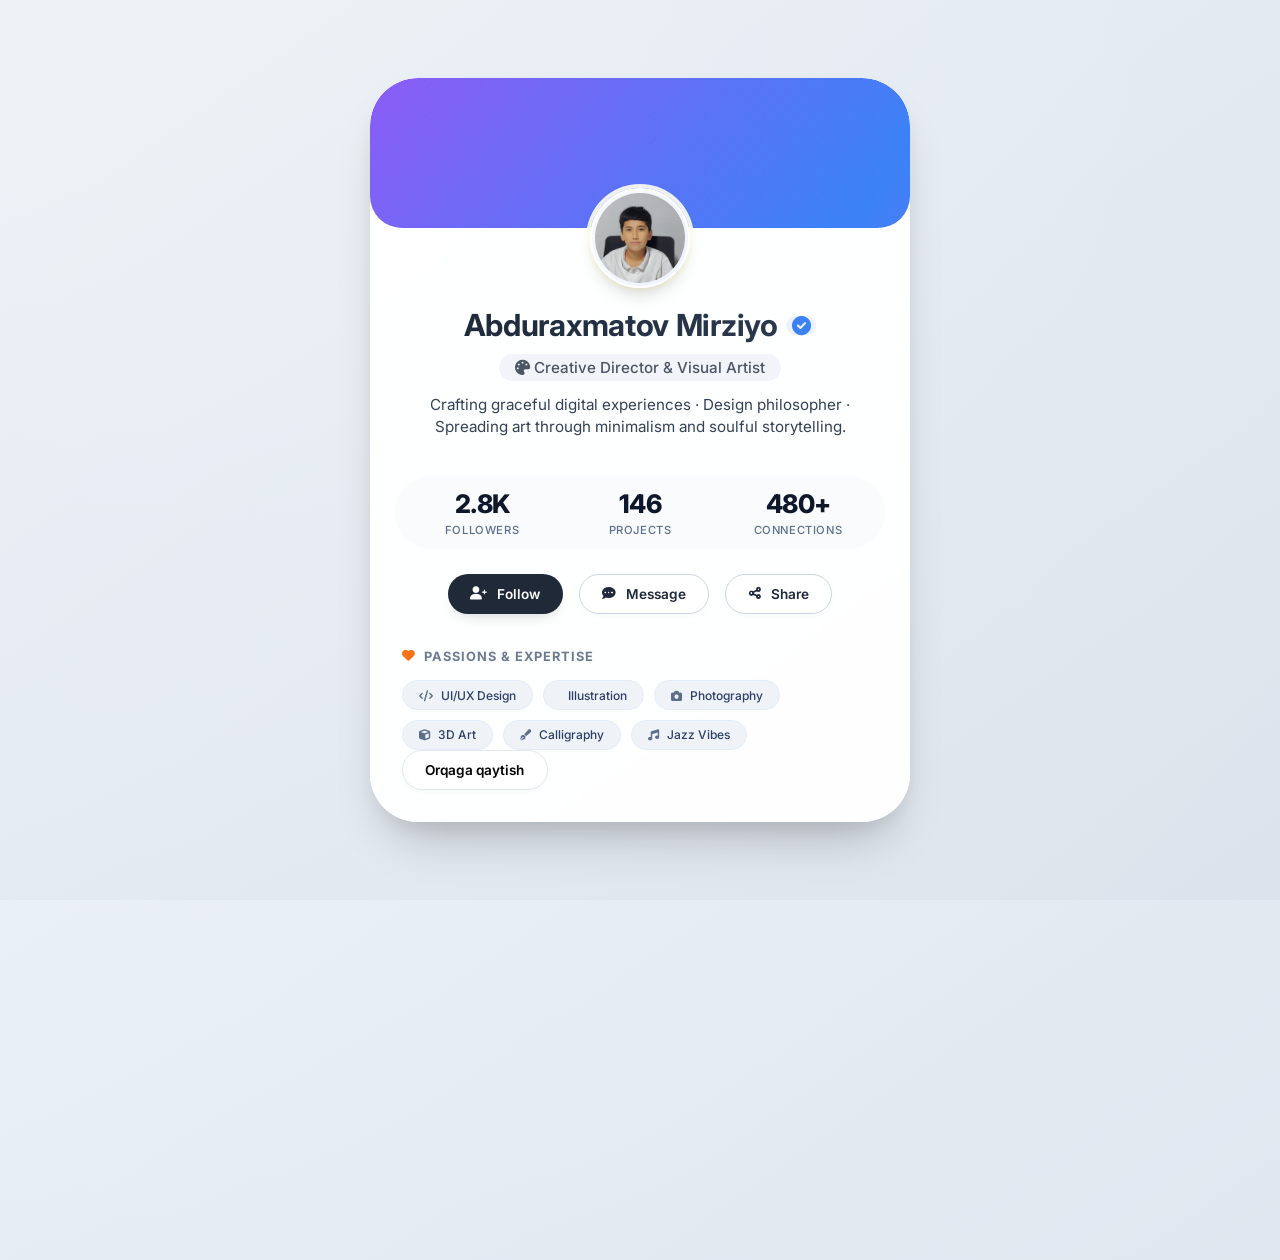
==== Profile.html @ 57b414c4 "update" ====
<!DOCTYPE html>
<html lang="en">

<head>
    <meta charset="UTF-8">
    <meta name="viewport" content="width=device-width, initial-scale=1.0, user-scalable=yes">
    <title>Graceful User Profile | Manshu Rasim</title>
    <link
        href="https://fonts.googleapis.com/css2?family=Inter:opsz,wght@14..32,300;14..32,400;14..32,500;14..32,600;14..32,700&display=swap"
        rel="stylesheet">
    <link rel="stylesheet" href="https://cdnjs.cloudflare.com/ajax/libs/font-awesome/6.0.0-beta3/css/all.min.css">
    <link rel="stylesheet" href="Profile.css">
</head>

<body>
    <div class="profile-card">
        <div class="profile-cover"></div>

        <div class="avatar-wrapper">
            <div class="avatar">
                <img src="./photo_2026-05-24_13-07-55.jpg" alt="">
            </div>
        </div>

        <div class="user-info">
            <div class="user-name">
                Abduraxmatov Mirziyo
                <span class="verified-badge"><i class="fas fa-check-circle"></i></span>
            </div>
            <div class="user-title">
                <i class="fas fa-palette"></i> Creative Director & Visual Artist
            </div>
            <div class="user-bio">
                Crafting graceful digital experiences · Design philosopher · Spreading art through minimalism and
                soulful storytelling.
            </div>
        </div>

        <div class="stats-container">
            <div class="stat-item">
                <div class="stat-number">2.8K</div>
                <div class="stat-label">FOLLOWERS</div>
            </div>
            <div class="stat-item">
                <div class="stat-number">146</div>
                <div class="stat-label">PROJECTS</div>
            </div>
            <div class="stat-item">
                <div class="stat-number">480+</div>
                <div class="stat-label">CONNECTIONS</div>
            </div>
        </div>

        <div class="action-buttons">
            <button class="btn btn-primary" id="followBtn">
                <i class="fas fa-user-plus"></i> <span id="followText">Follow</span>
            </button>
            <button class="btn btn-outline" id="messageBtn">
                <i class="fas fa-comment-dots"></i> Message
            </button>
            <button class="btn btn-outline" id="shareBtn">
                <i class="fas fa-share-alt"></i> Share
            </button>
        </div>

        <div class="interests-section">
            <div class="section-title">
                <i class="fas fa-heart" style="color:#f97316;"></i> PASSIONS & EXPERTISE
            </div>
            <div class="tags">
                <span class="tag"><i class="fas fa-code"></i> UI/UX Design</span>
                <span class="tag"><i class="fas fa-drawing"></i> Illustration</span>
                <span class="tag"><i class="fas fa-camera"></i> Photography</span>
                <span class="tag"><i class="fas fa-cube"></i> 3D Art</span>
                <span class="tag"><i class="fas fa-pen-fancy"></i> Calligraphy</span>
                <span class="tag"><i class="fas fa-music"></i> Jazz Vibes</span>
            </div>
            <a href="./index.html"><button class="btn btn-link" id="viewMoreBtn">Orqaga qaytish</button></a>
        </div>



</body>

</html>
---- Profile.css ----
* {
    margin: 0;
    padding: 0;
    box-sizing: border-box;
}

body {
    background: linear-gradient(145deg, #e9eff7 0%, #dce3ec 100%);
    font-family: 'Inter', sans-serif;
    height: 100vh;
    display: flex;
    align-items: center;
    justify-content: center;
    padding: 1.5rem;
    position: relative;
}

body::before {
    content: '';
    position: absolute;
    width: 180%;
    height: 180%;
    top: -40%;
    left: -40%;
    background: radial-gradient(circle at 30% 20%, rgba(255, 255, 245, 0.2) 0%, rgba(210, 225, 245, 0) 70%);
    pointer-events: none;
    z-index: 0;
}

.profile-card {
    max-width: 540px;
    background: rgba(255, 255, 255, 0.96);
    backdrop-filter: blur(2px);
    border-radius: 48px;
    box-shadow: 0 30px 50px -20px rgba(0, 0, 0, 0.25), 0 0 0 1px rgba(255, 255, 255, 0.6) inset, 0 8px 20px rgba(0, 0, 0, 0.05);
    overflow: hidden;
    transition: transform 0.25s ease, box-shadow 0.3s ease;
    position: relative;
    z-index: 2;
}

.profile-card:hover {
    transform: translateY(-6px);
    box-shadow: 0 40px 60px -20px rgba(0, 0, 0, 0.3), 0 0 0 1px rgba(255, 255, 255, 0.8) inset;
}

/* cover section with artistic gradient + subtle pattern */
.profile-cover {
    height: 150px;
    background: linear-gradient(130deg, #8b5cf6, #3b82f6, #a855f7);
    background-size: 180% 180%;
    position: relative;
    border-radius: 48px 48px 32px 32px;
    overflow: hidden;
}

.profile-cover::after {
    content: '';
    position: absolute;
    top: 0;
    left: 0;
    width: 100%;
    height: 100%;
    background-image: radial-gradient(circle at 20% 35%, rgba(255, 255, 245, 0.2) 2%, transparent 2.5%);
    background-size: 28px 28px;
    opacity: 0.3;
    pointer-events: none;
}

/* avatar wrapper with floating effect */
.avatar-wrapper {
    display: flex;
    justify-content: center;
    margin-top: -40px;
    /* Уменьшение отступа сверху */
    position: relative;
    z-index: 5;
}

.avatar {
    width: 100px;
    /* Уменьшение размера аватара */
    height: 100px;
    background: linear-gradient(135deg, #f8fafc, #eef2ff);
    border-radius: 50%;
    display: flex;
    align-items: center;
    justify-content: center;
    box-shadow: 0 12px 20px -8px rgba(0, 0, 0, 0.2), 0 0 0 4px rgba(255, 255, 240, 0.9);
    /* Уменьшение тени */
    transition: all 0.2s;
    border: 2px solid white;
}

.avatar img {
    width: 90px;
    /* Уменьшение размера изображения аватара */
    height: 90px;
    border-radius: 50%;
    object-fit: cover;
    background: white;
    transition: transform 0.3s ease;
}

.avatar:hover img {
    transform: scale(1.02);
}

/* fallback if image missing - but we use unsplash nice portrait */
/* user name + bio section */
.user-info {
    text-align: center;
    padding: 1.2rem 2rem 0.8rem;
}

.user-name {
    font-size: 1.9rem;
    font-weight: 700;
    letter-spacing: -0.3px;
    background: linear-gradient(120deg, #1e293b, #2d3a4f);
    background-clip: text;
    -webkit-background-clip: text;
    color: transparent;
    margin-bottom: 0.3rem;
    display: inline-flex;
    align-items: center;
    gap: 0.5rem;
}

.verified-badge {
    font-size: 1.2rem;
    color: #3b82f6;
    background: #eef2ff;
    border-radius: 40px;
    padding: 0 6px;
    display: inline-flex;
    align-items: center;
    justify-content: center;
}

.user-title {
    font-size: 0.95rem;
    font-weight: 500;
    color: #4b5563;
    background: #f1f5f9;
    display: inline-block;
    padding: 0.25rem 1rem;
    border-radius: 40px;
    margin-top: 6px;
    backdrop-filter: blur(2px);
}

.user-bio {
    color: #334155;
    font-weight: 400;
    font-size: 0.95rem;
    margin-top: 0.8rem;
    line-height: 1.45;
    padding: 0 0.2rem;
}

/* stats section with elegant dividers */
.stats-container {
    display: flex;
    justify-content: space-around;
    align-items: center;
    margin: 1.5rem 1.5rem 1rem;
    padding: 0.75rem 0.5rem;
    background: rgba(248, 250, 252, 0.7);
    border-radius: 64px;
    backdrop-filter: blur(4px);
    border: 1px solid rgba(255, 255, 255, 0.7);
}
.stat-item {
    text-align: center;
    flex: 1;
    transition: all 0.2s;
}

.stat-number {
    font-weight: 800;
    font-size: 1.6rem;
    color: #0f172a;
    letter-spacing: -0.5px;
}

.stat-label {
    font-size: 0.7rem;
    font-weight: 500;
    text-transform: uppercase;
    letter-spacing: 0.6px;
    color: #5b6e8c;
    margin-top: 4px;
}

/* action buttons row - modern & glassmorphism touch */
.action-buttons {
    display: flex;
    gap: 1rem;
    padding: 0.5rem 2rem 1.4rem;
    justify-content: center;
}

.btn {
    font-family: 'Inter', sans-serif;
    font-weight: 600;
    font-size: 0.85rem;
    padding: 0.7rem 1.4rem;
    border-radius: 50px;
    border: none;
    cursor: pointer;
    background: white;
    transition: all 0.2s ease;
    display: inline-flex;
    align-items: center;
    gap: 10px;
    box-shadow: 0 2px 6px rgba(0, 0, 0, 0.03);
    border: 1px solid #e2e8f0;
}

.btn-primary {
    background: #1f2937;
    color: white;
    border: none;
    box-shadow: 0 8px 16px -8px rgba(0, 0, 0, 0.2);
}

.btn-primary:hover {
    background: #111827;
    transform: scale(0.97);
    box-shadow: 0 4px 12px rgba(0, 0, 0, 0.1);
}

.btn-outline {
    background: rgba(255, 255, 255, 0.8);
    backdrop-filter: blur(2px);
    border: 1px solid #cbd5e1;
    color: #1e293b;
}

.btn-outline:hover {
    background: #f8fafc;
    border-color: #8b5cf6;
    transform: translateY(-2px);
}

/* interests / tags section */
.interests-section {
    padding: 0.8rem 2rem 2rem;
}

.section-title {
    font-size: 0.8rem;
    text-transform: uppercase;
    font-weight: 700;
    letter-spacing: 1px;
    color: #6c7a91;
    margin-bottom: 1rem;
    display: flex;
    align-items: center;
    gap: 8px;
}

.tags {
    display: flex;
    flex-wrap: wrap;
    gap: 10px;
}

.tag {
    background: #eff3f8;
    padding: 0.4rem 1rem;
    border-radius: 40px;
    font-size: 0.75rem;
    font-weight: 500;
    color: #2c3e66;
    transition: all 0.2s;
    border: 1px solid #e2edf7;
}

.tag i {
    margin-right: 5px;
    font-size: 0.7rem;
    color: #5b6e8c;
}

.tag:hover {
    background: #e6edf6;
    border-color: #a5b4fc;
    transform: translateY(-1px);
}

/* subtle footer / location */
.profile-footer {
    border-top: 1px solid #eef2f9;
    padding: 1rem 2rem 1.6rem;
    display: flex;
    justify-content: space-between;
    align-items: center;
    font-size: 0.75rem;
    color: #5c6f8d;
    background: #fefefe;
}

.location {
    display: flex;
    align-items: center;
    gap: 6px;
}

.social-links {
    display: flex;
    gap: 14px;
}

.social-links a {
    color: #7e8ba3;
    transition: 0.2s;
    font-size: 1rem;
}

.social-links a:hover {
    color: #3b82f6;
    transform: translateY(-2px);
}

.grace-toast {
    font-weight: 500;
    letter-spacing: -0.2px;
    backdrop-filter: blur(12px);
    border: 1px solid rgba(255, 255, 240, 0.3);
    pointer-events: none;
    z-index: 10000;
}

.avatar img {
    background: #f4f6fe;
    object-fit: cover;
}

button {
    cursor: pointer;
}

.btn-primary:active {
    transform: scale(0.96);
}

.stat-item {
    cursor: default;
    transition: all 0.2s;
}

.stat-item:hover .stat-number {
    color: #6d28d9;
    transition: color 0.2s;
}

/* responsive adjustments */
@media (max-width: 500px) {
    .profile-card {
        max-width: 95%;
    }

    .user-name {
        font-size: 1.6rem;
    }

    .action-buttons {
        gap: 0.8rem;
        flex-wrap: wrap;
    }

    .btn {
        padding: 0.5rem 1.2rem;
        font-size: 0.8rem;
    }

    .stats-container {
        margin: 1rem 1rem;
    }

    .interests-section {
        padding: 0.5rem 1.5rem 1.5rem;
    }
}
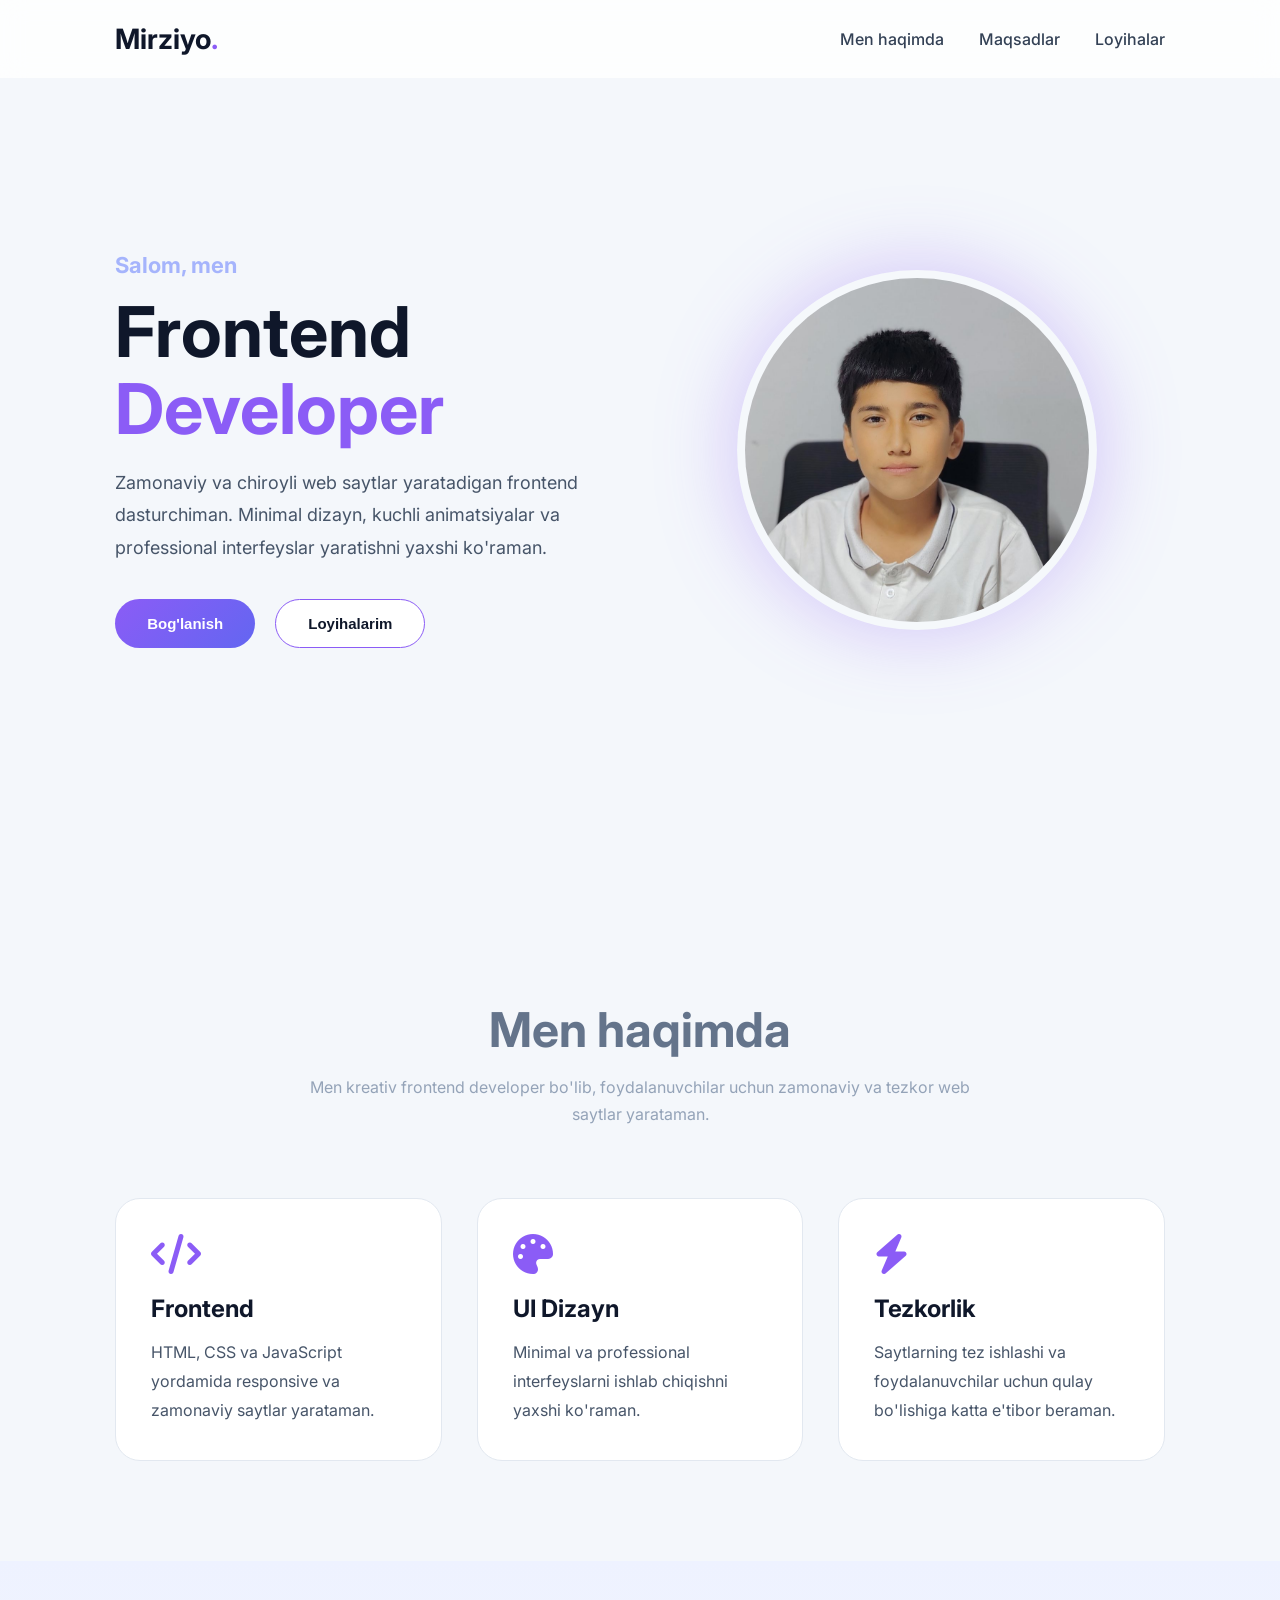
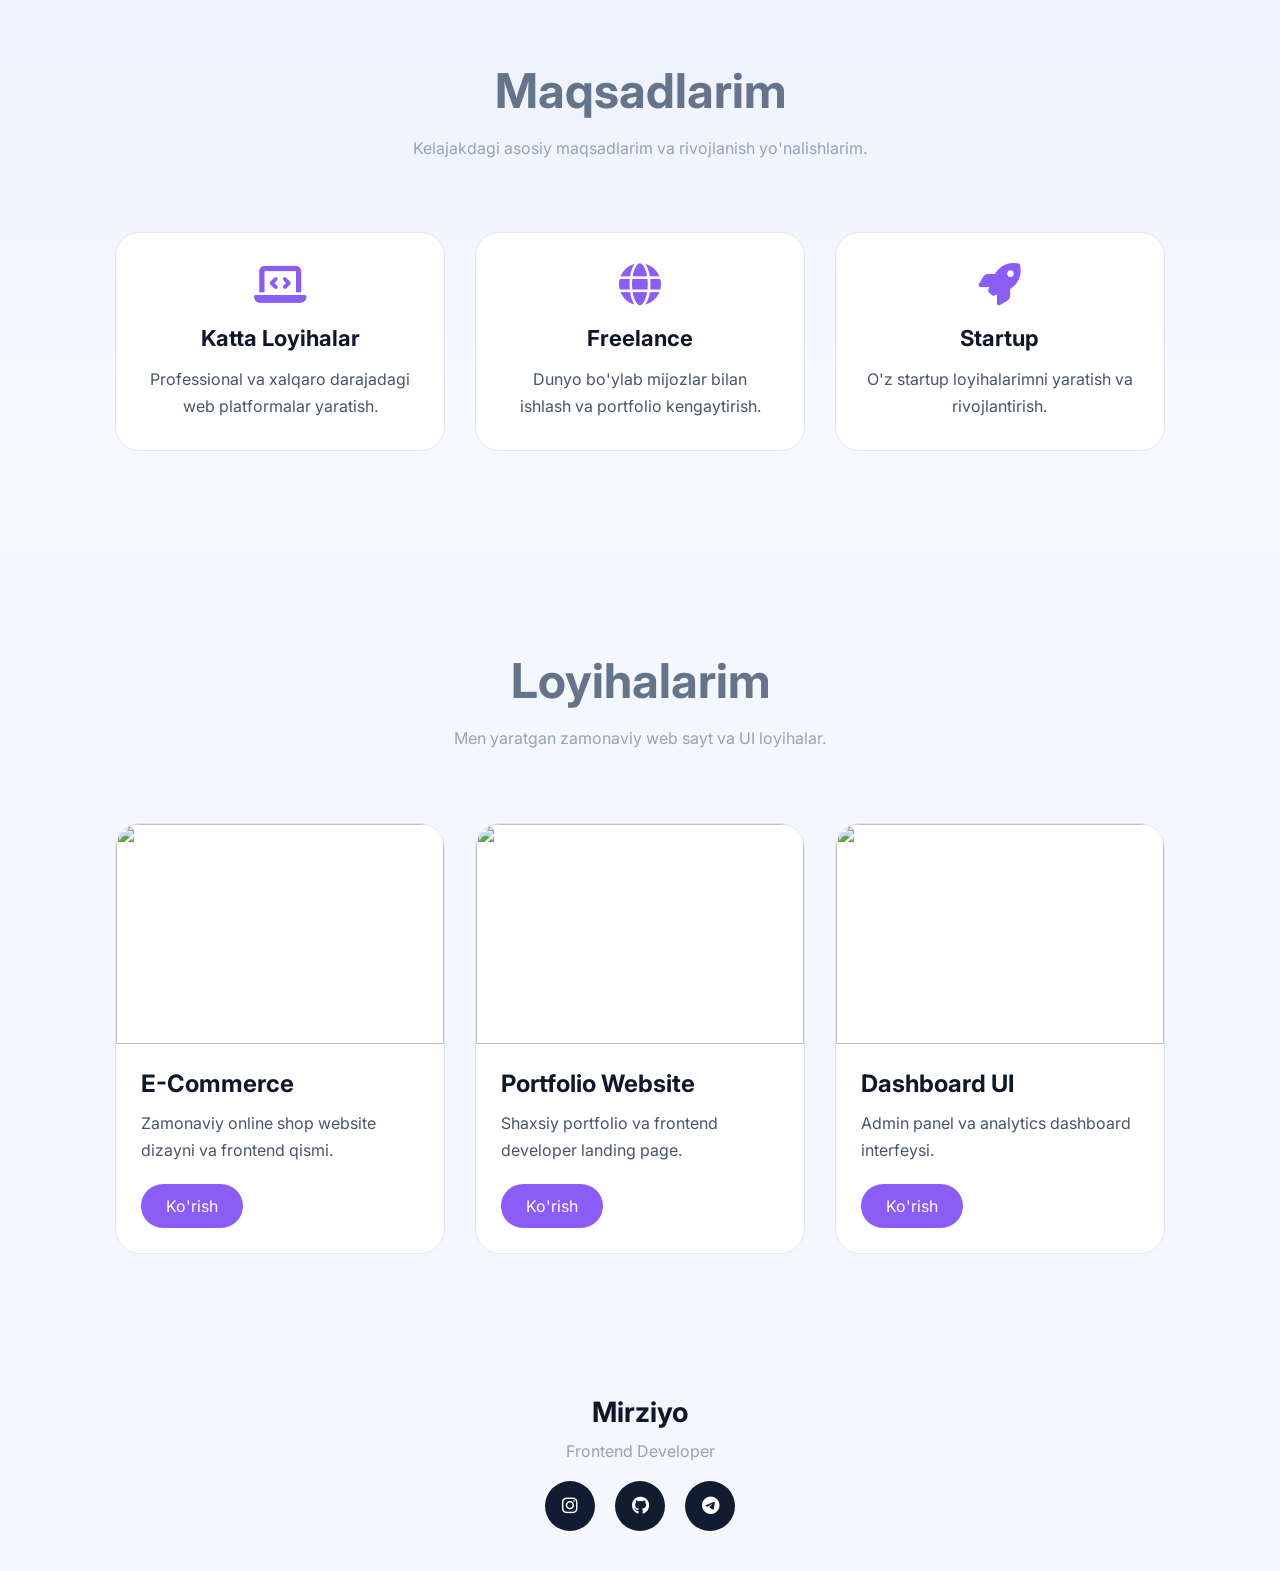
==== commit b000b4a6: "updat" ====
--- a/Profile.html
+++ b/Profile.html
@@ -1,84 +1,256 @@
 <!DOCTYPE html>
-<html lang="en">
+<html lang="uz">
 
 <head>
     <meta charset="UTF-8">
-    <meta name="viewport" content="width=device-width, initial-scale=1.0, user-scalable=yes">
-    <title>Graceful User Profile | Manshu Rasim</title>
-    <link
-        href="https://fonts.googleapis.com/css2?family=Inter:opsz,wght@14..32,300;14..32,400;14..32,500;14..32,600;14..32,700&display=swap"
+    <meta name="viewport" content="width=device-width, initial-scale=1.0">
+    <title>Mirziyo | Frontend Developer</title>
+<link rel="stylesheet" href="Profile.css">
+    <link href="https://fonts.googleapis.com/css2?family=Inter:wght@300;400;500;600;700&display=swap"
         rel="stylesheet">
-    <link rel="stylesheet" href="https://cdnjs.cloudflare.com/ajax/libs/font-awesome/6.0.0-beta3/css/all.min.css">
-    <link rel="stylesheet" href="Profile.css">
+
+    <link rel="stylesheet"
+        href="https://cdnjs.cloudflare.com/ajax/libs/font-awesome/6.5.2/css/all.min.css">
+
+   
 </head>
 
 <body>
-    <div class="profile-card">
-        <div class="profile-cover"></div>
-
-        <div class="avatar-wrapper">
-            <div class="avatar">
-                <img src="./photo_2026-05-24_13-07-55.jpg" alt="">
-            </div>
-        </div>
-
-        <div class="user-info">
-            <div class="user-name">
-                Abduraxmatov Mirziyo
-                <span class="verified-badge"><i class="fas fa-check-circle"></i></span>
-            </div>
-            <div class="user-title">
-                <i class="fas fa-palette"></i> Creative Director & Visual Artist
-            </div>
-            <div class="user-bio">
-                Crafting graceful digital experiences · Design philosopher · Spreading art through minimalism and
-                soulful storytelling.
-            </div>
-        </div>
-
-        <div class="stats-container">
-            <div class="stat-item">
-                <div class="stat-number">2.8K</div>
-                <div class="stat-label">FOLLOWERS</div>
-            </div>
-            <div class="stat-item">
-                <div class="stat-number">146</div>
-                <div class="stat-label">PROJECTS</div>
-            </div>
-            <div class="stat-item">
-                <div class="stat-number">480+</div>
-                <div class="stat-label">CONNECTIONS</div>
-            </div>
-        </div>
-
-        <div class="action-buttons">
-            <button class="btn btn-primary" id="followBtn">
-                <i class="fas fa-user-plus"></i> <span id="followText">Follow</span>
-            </button>
-            <button class="btn btn-outline" id="messageBtn">
-                <i class="fas fa-comment-dots"></i> Message
-            </button>
-            <button class="btn btn-outline" id="shareBtn">
-                <i class="fas fa-share-alt"></i> Share
-            </button>
-        </div>
-
-        <div class="interests-section">
-            <div class="section-title">
-                <i class="fas fa-heart" style="color:#f97316;"></i> PASSIONS & EXPERTISE
-            </div>
-            <div class="tags">
-                <span class="tag"><i class="fas fa-code"></i> UI/UX Design</span>
-                <span class="tag"><i class="fas fa-drawing"></i> Illustration</span>
-                <span class="tag"><i class="fas fa-camera"></i> Photography</span>
-                <span class="tag"><i class="fas fa-cube"></i> 3D Art</span>
-                <span class="tag"><i class="fas fa-pen-fancy"></i> Calligraphy</span>
-                <span class="tag"><i class="fas fa-music"></i> Jazz Vibes</span>
-            </div>
-            <a href="./index.html"><button class="btn btn-link" id="viewMoreBtn">Orqaga qaytish</button></a>
-        </div>
-
-
+
+    <!-- NAVBAR -->
+
+    <nav>
+        <div class="logo">Mirziyo<span>.</span></div>
+
+        <div class="nav-links">
+            <a href="#about">Men haqimda</a>
+            <a href="#goals">Maqsadlar</a>
+            <a href="#projects">Loyihalar</a>
+        </div>
+    </nav>
+
+    <!-- HERO -->
+
+    <section class="hero">
+
+        <div class="hero-text">
+            <h3>Salom, men</h3>
+
+            <h1>Frontend <span>Developer</span></h1>
+
+            <p>
+                Zamonaviy va chiroyli web saytlar yaratadigan frontend dasturchiman.
+                Minimal dizayn, kuchli animatsiyalar va professional interfeyslar
+                yaratishni yaxshi ko'raman.
+            </p>
+
+            <div class="hero-buttons">
+                <button class="btn btn-primary">
+                    Bog'lanish
+                </button>
+
+                <button class="btn btn-outline">
+                    Loyihalarim
+                </button>
+            </div>
+        </div>
+
+        <div class="hero-image">
+            <img src="./photo_2026-05-24_13-07-55.jpg" alt="">
+        </div>
+
+    </section>
+
+    <!-- ABOUT -->
+
+    <section id="about">
+
+        <div class="section-title">
+            <h2>Men haqimda</h2>
+
+            <p>
+                Men kreativ frontend developer bo'lib,
+                foydalanuvchilar uchun zamonaviy va tezkor web saytlar yarataman.
+            </p>
+        </div>
+
+        <div class="about-container">
+
+            <div class="about-card">
+                <i class="fas fa-code"></i>
+                <h3>Frontend</h3>
+                <p>
+                    HTML, CSS va JavaScript yordamida responsive va zamonaviy
+                    saytlar yarataman.
+                </p>
+            </div>
+
+            <div class="about-card">
+                <i class="fas fa-palette"></i>
+                <h3>UI Dizayn</h3>
+                <p>
+                    Minimal va professional interfeyslarni ishlab chiqishni
+                    yaxshi ko'raman.
+                </p>
+            </div>
+
+            <div class="about-card">
+                <i class="fas fa-bolt"></i>
+                <h3>Tezkorlik</h3>
+                <p>
+                    Saytlarning tez ishlashi va foydalanuvchilar uchun qulay
+                    bo'lishiga katta e'tibor beraman.
+                </p>
+            </div>
+
+        </div>
+
+    </section>
+
+    <!-- GOALS -->
+
+    <section class="goals" id="goals">
+
+        <div class="section-title">
+            <h2>Maqsadlarim</h2>
+
+            <p>
+                Kelajakdagi asosiy maqsadlarim va rivojlanish yo'nalishlarim.
+            </p>
+        </div>
+
+        <div class="goal-boxes">
+
+            <div class="goal">
+                <i class="fas fa-laptop-code"></i>
+                <h3>Katta Loyihalar</h3>
+                <p>
+                    Professional va xalqaro darajadagi web platformalar yaratish.
+                </p>
+            </div>
+
+            <div class="goal">
+                <i class="fas fa-globe"></i>
+                <h3>Freelance</h3>
+                <p>
+                    Dunyo bo'ylab mijozlar bilan ishlash va portfolio kengaytirish.
+                </p>
+            </div>
+
+            <div class="goal">
+                <i class="fas fa-rocket"></i>
+                <h3>Startup</h3>
+                <p>
+                    O'z startup loyihalarimni yaratish va rivojlantirish.
+                </p>
+            </div>
+
+        </div>
+
+    </section>
+
+    <!-- PROJECTS -->
+
+    <section id="projects">
+
+        <div class="section-title">
+            <h2>Loyihalarim</h2>
+
+            <p>
+                Men yaratgan zamonaviy web sayt va UI loyihalar.
+            </p>
+        </div>
+
+        <div class="projects-container">
+
+            <div class="project-card">
+
+                <div class="project-image">
+                    <img src="https://images.unsplash.com/photo-1460925895917-afdab827c52f?q=80&w=1200&auto=format&fit=crop"
+                        alt="">
+                </div>
+
+                <div class="project-content">
+                    <h3>E-Commerce</h3>
+
+                    <p>
+                        Zamonaviy online shop website dizayni va frontend qismi.
+                    </p>
+
+                    <a href="./index.html" class="project-btn">Ko'rish</a>
+                </div>
+
+            </div>
+
+            <div class="project-card">
+
+                <div class="project-image">
+                    <img src="https://images.unsplash.com/photo-1498050108023-c5249f4df085?q=80&w=1200&auto=format&fit=crop"
+                        alt="">
+                </div>
+
+                <div class="project-content">
+                    <h3>Portfolio Website</h3>
+
+                    <p>
+                        Shaxsiy portfolio va frontend developer landing page.
+                    </p>
+
+                    <a href="#" class="project-btn">Ko'rish</a>
+                </div>
+
+            </div>
+
+            <div class="project-card">
+
+                <div class="project-image">
+                    <img src="https://images.unsplash.com/photo-1555066931-4365d14bab8c?q=80&w=1200&auto=format&fit=crop"
+                        alt="">
+                </div>
+
+                <div class="project-content">
+                    <h3>Dashboard UI</h3>
+
+                    <p>
+                        Admin panel va analytics dashboard interfeysi.
+                    </p>
+
+                    <a href="#" class="project-btn">Ko'rish</a>
+                </div>
+
+            </div>
+
+        </div>
+
+    </section>
+
+    <!-- FOOTER -->
+
+    <footer>
+
+        <h3>Mirziyo</h3>
+
+        <p>
+            Frontend Developer
+        </p>
+
+        <div class="socials">
+
+            <a href="#">
+                <i class="fab fa-instagram"></i>
+            </a>
+
+            <a href="#">
+                <i class="fab fa-github"></i>
+            </a>
+
+            <a href="#">
+                <i class="fab fa-telegram"></i>
+            </a>
+
+        </div>
+
+    </footer>
 
 </body>
 
--- a/Profile.css
+++ b/Profile.css
@@ -1,386 +1,404 @@
-* {
-    margin: 0;
-    padding: 0;
-    box-sizing: border-box;
-}
-
-body {
-    background: linear-gradient(145deg, #e9eff7 0%, #dce3ec 100%);
-    font-family: 'Inter', sans-serif;
-    height: 100vh;
-    display: flex;
-    align-items: center;
-    justify-content: center;
-    padding: 1.5rem;
-    position: relative;
-}
-
-body::before {
-    content: '';
-    position: absolute;
-    width: 180%;
-    height: 180%;
-    top: -40%;
-    left: -40%;
-    background: radial-gradient(circle at 30% 20%, rgba(255, 255, 245, 0.2) 0%, rgba(210, 225, 245, 0) 70%);
-    pointer-events: none;
-    z-index: 0;
-}
-
-.profile-card {
-    max-width: 540px;
-    background: rgba(255, 255, 255, 0.96);
-    backdrop-filter: blur(2px);
-    border-radius: 48px;
-    box-shadow: 0 30px 50px -20px rgba(0, 0, 0, 0.25), 0 0 0 1px rgba(255, 255, 255, 0.6) inset, 0 8px 20px rgba(0, 0, 0, 0.05);
-    overflow: hidden;
-    transition: transform 0.25s ease, box-shadow 0.3s ease;
-    position: relative;
-    z-index: 2;
-}
-
-.profile-card:hover {
-    transform: translateY(-6px);
-    box-shadow: 0 40px 60px -20px rgba(0, 0, 0, 0.3), 0 0 0 1px rgba(255, 255, 255, 0.8) inset;
-}
-
-/* cover section with artistic gradient + subtle pattern */
-.profile-cover {
-    height: 150px;
-    background: linear-gradient(130deg, #8b5cf6, #3b82f6, #a855f7);
-    background-size: 180% 180%;
-    position: relative;
-    border-radius: 48px 48px 32px 32px;
-    overflow: hidden;
-}
-
-.profile-cover::after {
-    content: '';
-    position: absolute;
-    top: 0;
-    left: 0;
-    width: 100%;
-    height: 100%;
-    background-image: radial-gradient(circle at 20% 35%, rgba(255, 255, 245, 0.2) 2%, transparent 2.5%);
-    background-size: 28px 28px;
-    opacity: 0.3;
-    pointer-events: none;
-}
-
-/* avatar wrapper with floating effect */
-.avatar-wrapper {
-    display: flex;
-    justify-content: center;
-    margin-top: -40px;
-    /* Уменьшение отступа сверху */
-    position: relative;
-    z-index: 5;
-}
-
-.avatar {
-    width: 100px;
-    /* Уменьшение размера аватара */
-    height: 100px;
-    background: linear-gradient(135deg, #f8fafc, #eef2ff);
-    border-radius: 50%;
-    display: flex;
-    align-items: center;
-    justify-content: center;
-    box-shadow: 0 12px 20px -8px rgba(0, 0, 0, 0.2), 0 0 0 4px rgba(255, 255, 240, 0.9);
-    /* Уменьшение тени */
-    transition: all 0.2s;
-    border: 2px solid white;
-}
-
-.avatar img {
-    width: 90px;
-    /* Уменьшение размера изображения аватара */
-    height: 90px;
-    border-radius: 50%;
-    object-fit: cover;
-    background: white;
-    transition: transform 0.3s ease;
-}
-
-.avatar:hover img {
-    transform: scale(1.02);
-}
-
-/* fallback if image missing - but we use unsplash nice portrait */
-/* user name + bio section */
-.user-info {
-    text-align: center;
-    padding: 1.2rem 2rem 0.8rem;
-}
-
-.user-name {
-    font-size: 1.9rem;
-    font-weight: 700;
-    letter-spacing: -0.3px;
-    background: linear-gradient(120deg, #1e293b, #2d3a4f);
-    background-clip: text;
-    -webkit-background-clip: text;
-    color: transparent;
-    margin-bottom: 0.3rem;
-    display: inline-flex;
-    align-items: center;
-    gap: 0.5rem;
-}
-
-.verified-badge {
-    font-size: 1.2rem;
-    color: #3b82f6;
-    background: #eef2ff;
-    border-radius: 40px;
-    padding: 0 6px;
-    display: inline-flex;
-    align-items: center;
-    justify-content: center;
-}
-
-.user-title {
-    font-size: 0.95rem;
-    font-weight: 500;
-    color: #4b5563;
-    background: #f1f5f9;
-    display: inline-block;
-    padding: 0.25rem 1rem;
-    border-radius: 40px;
-    margin-top: 6px;
-    backdrop-filter: blur(2px);
-}
-
-.user-bio {
-    color: #334155;
-    font-weight: 400;
-    font-size: 0.95rem;
-    margin-top: 0.8rem;
-    line-height: 1.45;
-    padding: 0 0.2rem;
-}
-
-/* stats section with elegant dividers */
-.stats-container {
-    display: flex;
-    justify-content: space-around;
-    align-items: center;
-    margin: 1.5rem 1.5rem 1rem;
-    padding: 0.75rem 0.5rem;
-    background: rgba(248, 250, 252, 0.7);
-    border-radius: 64px;
-    backdrop-filter: blur(4px);
-    border: 1px solid rgba(255, 255, 255, 0.7);
-}
-.stat-item {
-    text-align: center;
-    flex: 1;
-    transition: all 0.2s;
-}
-
-.stat-number {
-    font-weight: 800;
-    font-size: 1.6rem;
-    color: #0f172a;
-    letter-spacing: -0.5px;
-}
-
-.stat-label {
-    font-size: 0.7rem;
-    font-weight: 500;
-    text-transform: uppercase;
-    letter-spacing: 0.6px;
-    color: #5b6e8c;
-    margin-top: 4px;
-}
-
-/* action buttons row - modern & glassmorphism touch */
-.action-buttons {
-    display: flex;
-    gap: 1rem;
-    padding: 0.5rem 2rem 1.4rem;
-    justify-content: center;
-}
-
-.btn {
-    font-family: 'Inter', sans-serif;
-    font-weight: 600;
-    font-size: 0.85rem;
-    padding: 0.7rem 1.4rem;
-    border-radius: 50px;
-    border: none;
-    cursor: pointer;
-    background: white;
-    transition: all 0.2s ease;
-    display: inline-flex;
-    align-items: center;
-    gap: 10px;
-    box-shadow: 0 2px 6px rgba(0, 0, 0, 0.03);
-    border: 1px solid #e2e8f0;
-}
-
-.btn-primary {
-    background: #1f2937;
-    color: white;
-    border: none;
-    box-shadow: 0 8px 16px -8px rgba(0, 0, 0, 0.2);
-}
-
-.btn-primary:hover {
-    background: #111827;
-    transform: scale(0.97);
-    box-shadow: 0 4px 12px rgba(0, 0, 0, 0.1);
-}
-
-.btn-outline {
-    background: rgba(255, 255, 255, 0.8);
-    backdrop-filter: blur(2px);
-    border: 1px solid #cbd5e1;
-    color: #1e293b;
-}
-
-.btn-outline:hover {
-    background: #f8fafc;
-    border-color: #8b5cf6;
-    transform: translateY(-2px);
-}
-
-/* interests / tags section */
-.interests-section {
-    padding: 0.8rem 2rem 2rem;
-}
-
-.section-title {
-    font-size: 0.8rem;
-    text-transform: uppercase;
-    font-weight: 700;
-    letter-spacing: 1px;
-    color: #6c7a91;
-    margin-bottom: 1rem;
-    display: flex;
-    align-items: center;
-    gap: 8px;
-}
-
-.tags {
-    display: flex;
-    flex-wrap: wrap;
-    gap: 10px;
-}
-
-.tag {
-    background: #eff3f8;
-    padding: 0.4rem 1rem;
-    border-radius: 40px;
-    font-size: 0.75rem;
-    font-weight: 500;
-    color: #2c3e66;
-    transition: all 0.2s;
-    border: 1px solid #e2edf7;
-}
-
-.tag i {
-    margin-right: 5px;
-    font-size: 0.7rem;
-    color: #5b6e8c;
-}
-
-.tag:hover {
-    background: #e6edf6;
-    border-color: #a5b4fc;
-    transform: translateY(-1px);
-}
-
-/* subtle footer / location */
-.profile-footer {
-    border-top: 1px solid #eef2f9;
-    padding: 1rem 2rem 1.6rem;
-    display: flex;
-    justify-content: space-between;
-    align-items: center;
-    font-size: 0.75rem;
-    color: #5c6f8d;
-    background: #fefefe;
-}
-
-.location {
-    display: flex;
-    align-items: center;
-    gap: 6px;
-}
-
-.social-links {
-    display: flex;
-    gap: 14px;
-}
-
-.social-links a {
-    color: #7e8ba3;
-    transition: 0.2s;
-    font-size: 1rem;
-}
-
-.social-links a:hover {
-    color: #3b82f6;
-    transform: translateY(-2px);
-}
-
-.grace-toast {
-    font-weight: 500;
-    letter-spacing: -0.2px;
-    backdrop-filter: blur(12px);
-    border: 1px solid rgba(255, 255, 240, 0.3);
-    pointer-events: none;
-    z-index: 10000;
-}
-
-.avatar img {
-    background: #f4f6fe;
-    object-fit: cover;
-}
-
-button {
-    cursor: pointer;
-}
-
-.btn-primary:active {
-    transform: scale(0.96);
-}
-
-.stat-item {
-    cursor: default;
-    transition: all 0.2s;
-}
-
-.stat-item:hover .stat-number {
-    color: #6d28d9;
-    transition: color 0.2s;
-}
-
-/* responsive adjustments */
-@media (max-width: 500px) {
-    .profile-card {
-        max-width: 95%;
-    }
-
-    .user-name {
-        font-size: 1.6rem;
-    }
-
-    .action-buttons {
-        gap: 0.8rem;
-        flex-wrap: wrap;
-    }
-
-    .btn {
-        padding: 0.5rem 1.2rem;
-        font-size: 0.8rem;
-    }
-
-    .stats-container {
-        margin: 1rem 1rem;
-    }
-
-    .interests-section {
-        padding: 0.5rem 1.5rem 1.5rem;
-    }
-}+        * {
+            margin: 0;
+            padding: 0;
+            box-sizing: border-box;
+            scroll-behavior: smooth;
+        }
+
+        body {
+            font-family: 'Inter', sans-serif;
+            background: #f4f7fb;
+            color: #0f172a;
+            overflow-x: hidden;
+        }
+
+        a {
+            text-decoration: none;
+        }
+
+        /* NAVBAR */
+
+        nav {
+            width: 100%;
+            padding: 22px 9%;
+            display: flex;
+            justify-content: space-between;
+            align-items: center;
+            position: fixed;
+            top: 0;
+            left: 0;
+            z-index: 1000;
+            backdrop-filter: blur(12px);
+            background: rgba(255, 255, 255, 0.8);
+        }
+
+        .logo {
+            font-size: 28px;
+            font-weight: 700;
+            color: #0f172a;
+        }
+
+        .logo span {
+            color: #8b5cf6;
+        }
+
+        .nav-links {
+            display: flex;
+            gap: 35px;
+        }
+
+        .nav-links a {
+            color: #334155;
+            font-weight: 500;
+            transition: .3s;
+        }
+
+        .nav-links a:hover {
+            color: #8b5cf6;
+        }
+
+        /* HERO */
+
+        .hero {
+            min-height: 100vh;
+            display: flex;
+            align-items: center;
+            justify-content: space-between;
+            padding: 120px 9%;
+            gap: 60px;
+        }
+
+        .hero-text {
+            flex: 1;
+        }
+
+        .hero-text h3 {
+            font-size: 22px;
+            color: #a5b4fc;
+            margin-bottom: 15px;
+        }
+
+        .hero-text h1 {
+            font-size: 70px;
+            line-height: 1.1;
+            margin-bottom: 20px;
+        }
+
+        .hero-text h1 span {
+            color: #8b5cf6;
+        }
+
+        .hero-text p {
+            color: #475569;
+            font-size: 18px;
+            line-height: 1.8;
+            margin-bottom: 35px;
+            max-width: 650px;
+        }
+
+        .hero-buttons {
+            display: flex;
+            gap: 20px;
+        }
+
+        .btn {
+            padding: 15px 32px;
+            border-radius: 50px;
+            font-weight: 600;
+            transition: .3s;
+            border: none;
+            cursor: pointer;
+            font-size: 15px;
+        }
+
+        .btn-primary {
+            background: linear-gradient(135deg, #8b5cf6, #6366f1);
+            color: white;
+        }
+
+        .btn-primary:hover {
+            transform: translateY(-4px);
+            box-shadow: 0 10px 30px rgba(139, 92, 246, 0.4);
+        }
+
+        .btn-outline {
+            background: white;
+            border: 1px solid #8b5cf6;
+            color: #0f172a;
+        }
+
+        .btn-outline:hover {
+            background: #8b5cf6;
+        }
+
+        .hero-image {
+            flex: 1;
+            display: flex;
+            justify-content: center;
+        }
+
+        .hero-image img {
+            width: 360px;
+            height: 360px;
+            object-fit: cover;
+            border-radius: 50%;
+            border: 8px solid rgba(255, 255, 255, 0.08);
+            box-shadow: 0 0 80px rgba(139, 92, 246, 0.35);
+        }
+
+        /* SECTION */
+
+        section {
+            padding: 100px 9%;
+        }
+
+        .section-title {
+            color: #64748b;
+            text-align: center;
+            margin-bottom: 70px;
+        }
+
+        .section-title h2 {
+            font-size: 48px;
+            margin-bottom: 15px;
+        }
+
+        .section-title p {
+            color: #94a3b8;
+            max-width: 700px;
+            margin: auto;
+            line-height: 1.7;
+        }
+
+        /* ABOUT */
+
+        .about-container {
+            display: grid;
+            grid-template-columns: repeat(auto-fit, minmax(320px, 1fr));
+            gap: 35px;
+        }
+
+        .about-card {
+            background: white;
+            border: 1px solid #e2e8f0;
+            padding: 35px;
+            border-radius: 25px;
+            transition: .3s;
+        }
+
+        .about-card:hover {
+            transform: translateY(-10px);
+            border-color: #8b5cf6;
+        }
+
+        .about-card i {
+            font-size: 40px;
+            color: #8b5cf6;
+            margin-bottom: 20px;
+        }
+
+        .about-card h3 {
+            font-size: 24px;
+            margin-bottom: 15px;
+        }
+
+        .about-card p {
+            color: #475569;
+            line-height: 1.8;
+        }
+
+        /* GOALS */
+
+        .goals {
+            background: linear-gradient(180deg, #eef2ff, #f8fafc);
+        }
+
+        .goal-boxes {
+            display: grid;
+            grid-template-columns: repeat(auto-fit, minmax(250px, 1fr));
+            gap: 30px;
+        }
+
+        .goal {
+            padding: 30px;
+            border-radius: 24px;
+            background: white;
+            border: 1px solid #e2e8f0;
+            transition: .3s;
+            text-align: center;
+        }
+
+        .goal:hover {
+            transform: scale(1.04);
+        }
+
+        .goal i {
+            font-size: 42px;
+            color: #8b5cf6;
+            margin-bottom: 20px;
+        }
+
+        .goal h3 {
+            margin-bottom: 15px;
+            font-size: 22px;
+        }
+
+        .goal p {
+            color: #475569;
+            line-height: 1.7;
+        }
+
+        /* PROJECTS */
+
+        .projects-container {
+            display: grid;
+            grid-template-columns: repeat(auto-fit, minmax(320px, 1fr));
+            gap: 30px;
+        }
+
+        .project-card {
+            border-radius: 25px;
+            overflow: hidden;
+            transition: .3s;
+            background: white;
+            border: 1px solid #e2e8f0;
+        }
+
+        .project-card:hover {
+            transform: translateY(-10px);
+        }
+
+        .project-image {
+            height: 220px;
+            overflow: hidden;
+        }
+
+        .project-image img {
+            width: 100%;
+            height: 100%;
+            object-fit: cover;
+            transition: .4s;
+        }
+
+        .project-card:hover img {
+            transform: scale(1.08);
+        }
+
+        .project-content {
+            padding: 25px;
+        }
+
+        .project-content h3 {
+            font-size: 24px;
+            margin-bottom: 12px;
+        }
+
+        .project-content p {
+            color: #475569;
+            line-height: 1.7;
+            margin-bottom: 20px;
+        }
+
+        .project-btn {
+            display: inline-block;
+            padding: 12px 25px;
+            background: #8b5cf6;
+            color: white;
+            border-radius: 40px;
+            transition: .3s;
+        }
+
+        .project-btn:hover {
+            background: #6d28d9;
+        }
+
+        /* FOOTER */
+
+        footer {
+            padding: 40px 9%;
+            text-align: center;
+            border-top: 1px solid rgba(255, 255, 255, 0.08);
+        }
+
+        footer h3 {
+            font-size: 28px;
+            margin-bottom: 12px;
+        }
+
+        footer p {
+            color: #94a3b8;
+            margin-bottom: 20px;
+        }
+
+        .socials {
+            display: flex;
+            justify-content: center;
+            gap: 20px;
+        }
+
+        .socials a {
+            width: 50px;
+            height: 50px;
+            background: #111c33;
+            border-radius: 50%;
+            display: flex;
+            align-items: center;
+            justify-content: center;
+            color: white;
+            font-size: 18px;
+            transition: .3s;
+        }
+
+        .socials a:hover {
+            background: #8b5cf6;
+            transform: translateY(-5px);
+        }
+
+        /* RESPONSIVE */
+
+        @media(max-width: 950px) {
+            .hero {
+                flex-direction: column-reverse;
+                text-align: center;
+            }
+
+            .hero-buttons {
+                justify-content: center;
+            }
+
+            .hero-text h1 {
+                font-size: 50px;
+            }
+        }
+
+        @media(max-width: 650px) {
+
+            nav {
+                padding: 18px 6%;
+            }
+
+            .nav-links {
+                display: none;
+            }
+
+            .hero {
+                padding: 130px 6%;
+            }
+
+            .hero-text h1 {
+                font-size: 40px;
+            }
+
+            .hero-image img {
+                width: 260px;
+                height: 260px;
+            }
+
+            section {
+                padding: 80px 6%;
+            }
+
+            .section-title h2 {
+                font-size: 36px;
+            }
+        }
